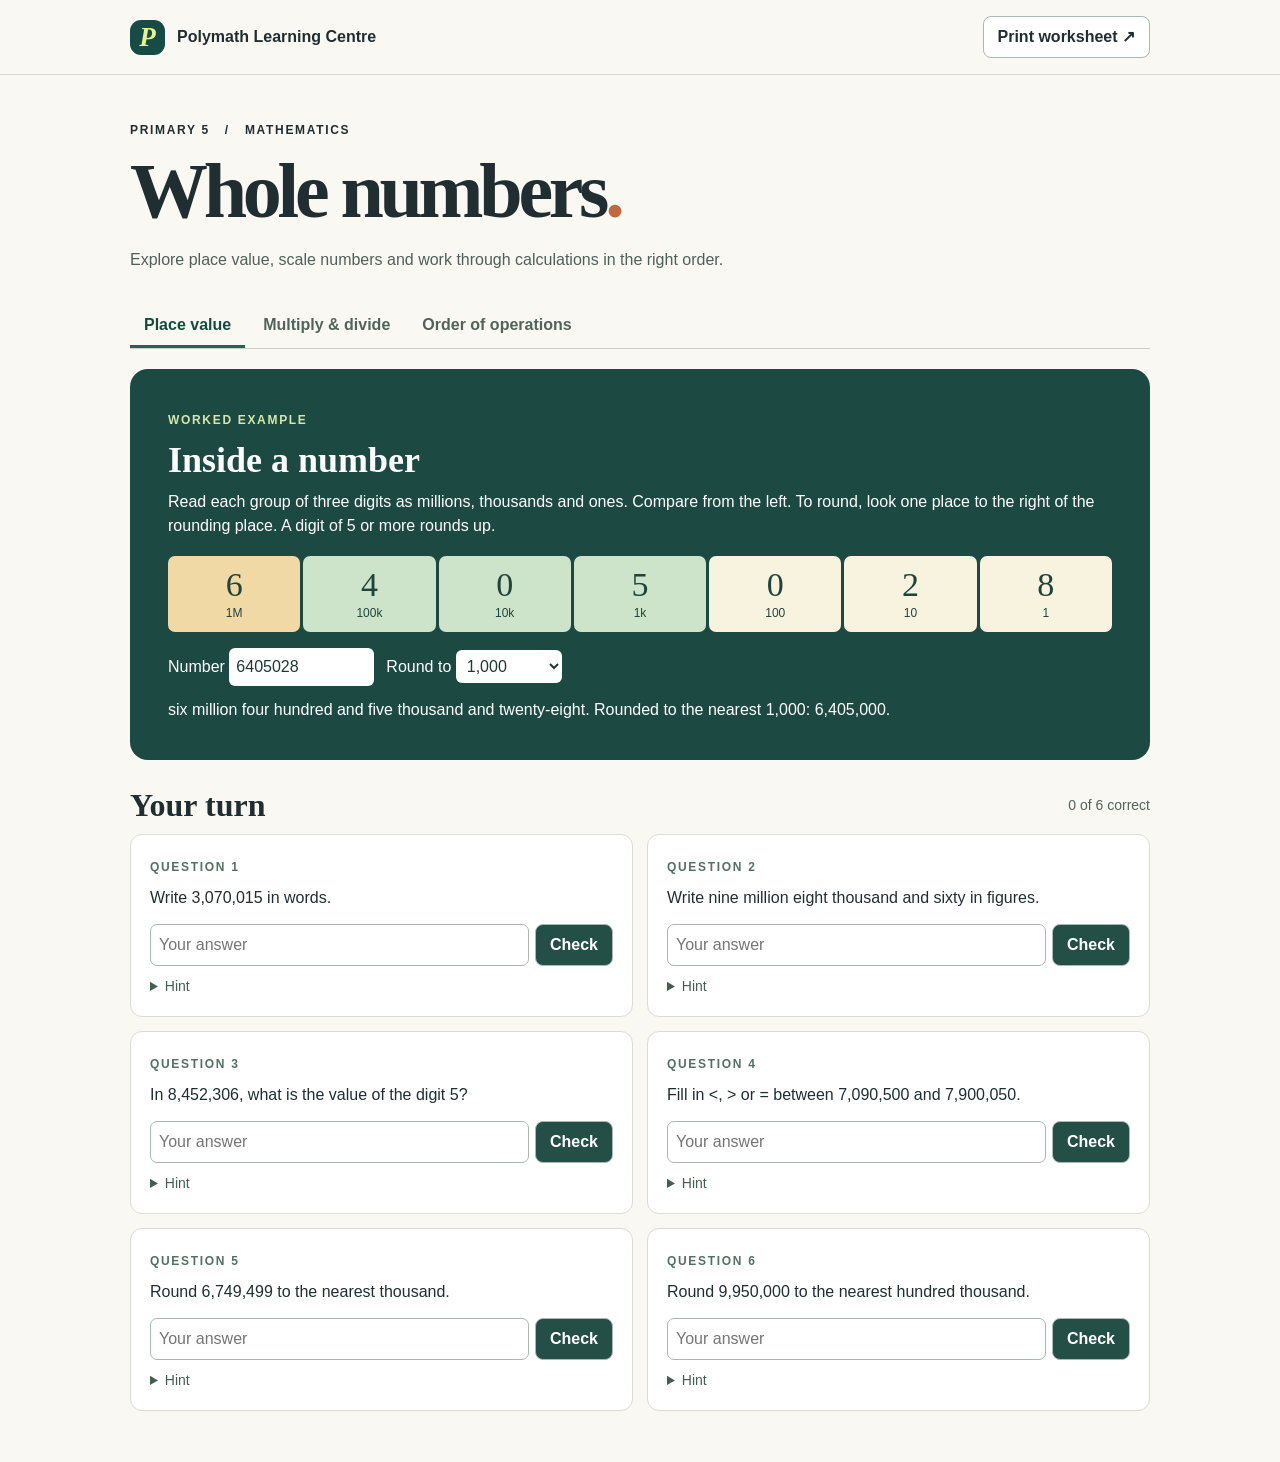
==== whole-numbers/index.html @ 8c1e7292 "Add interactive P5 whole numbers lesson and portrait worksheets" ====
<!doctype html>
<html lang="en-SG"><meta charset="utf-8"><meta name="viewport" content="width=device-width, initial-scale=1"><title>Whole numbers · Polymath Learning Centre</title>
<style>*{box-sizing:border-box}body{margin:0;background:#faf8f3;color:#202e31;font:16px/1.5 "Trebuchet MS",Arial,sans-serif}header{border-bottom:1px solid #d8d9cf}.mast,main{max-width:1080px;margin:auto;padding:16px 30px}.mast,.brand,.row,nav,.tools{display:flex;align-items:center;gap:12px}.mast,.row{justify-content:space-between}.brand{font-weight:700}.brand i{background:#174c46;color:#e6f294;width:35px;height:35px;border-radius:11px;text-align:center;font:bold italic 27px/35px Georgia}button,select,input{font:inherit;color:inherit}button,select{cursor:pointer}button{background:white;border:1px solid #adb8b1;border-radius:8px;padding:8px 14px;font-weight:600}button:hover{background:#edf2dd}button:focus-visible,input:focus-visible,select:focus-visible,summary:focus-visible{outline:3px solid #d87931;outline-offset:2px}.title{padding:26px 0 12px}small{font-size:12px;font-weight:700;letter-spacing:.14em}.title h1,h2,h3{font-family:Georgia,serif;line-height:1.07}.title h1{font-size:clamp(44px,7vw,78px);letter-spacing:-.055em;margin:8px 0}.title h1 span{color:#c2683e}.title p{color:#4f605b}nav{gap:4px;flex-wrap:wrap;border-bottom:1px solid #c8cfc4;margin:5px 0 20px}nav button{border:0;border-bottom:3px solid transparent;border-radius:0;background:none;color:#52635c}nav button[aria-current=true]{border-color:#236457;color:#174a3e}.lab{background:#1d4943;color:#fff;border-radius:18px;padding:clamp(22px,4vw,38px);overflow:hidden}.lab small{color:#d5e7af}.lab h2{font-size:36px;margin:10px 0}.lab p{margin:8px 0 18px}.tiles{display:flex;gap:3px;flex-wrap:wrap}.tile{flex:1 1 48px;background:#f8f3df;color:#20443c;text-align:center;border-radius:7px;padding:10px 2px}.tile em,.tile b{display:block;font-style:normal}.tile b{font:34px Georgia}.tile em{font-size:12px}.tile:nth-last-child(n+4){background:#cde4cb}.tile:nth-last-child(n+7){background:#f1d9a6}.tools{margin-top:16px;flex-wrap:wrap}.lab input,.lab select{background:#fff;color:#203932;padding:7px;border-radius:6px;border:0;max-width:100%}.lab input{width:145px}.display{font:clamp(25px,5vw,46px)/1.3 Georgia;color:#eef3ad}.result{padding-top:12px;min-height:35px}.row{margin:28px 0 12px}.row h2{margin:0;font-size:32px}.row output{font-size:14px;color:#52635c}.grid{display:grid;grid-template-columns:repeat(2,minmax(0,1fr));gap:14px;padding-bottom:35px}.card{background:white;border:1px solid #d9dcd0;border-radius:12px;padding:19px}.card small{color:#547064}.card p{margin:8px 0 14px}.answer{display:flex;gap:6px}.answer input{min-width:0;flex:1;border:1px solid #aab7ae;border-radius:7px;padding:8px}.answer button{background:#234f47;color:white}.feedback{font-size:14px;color:#385c4c}.feedback:not(:empty){margin-top:8px}details{font-size:14px;margin-top:10px}summary{cursor:pointer;color:#445e52}#paper{display:none}@media(max-width:620px){.mast,main{padding:12px 15px}.brand{gap:6px;font-size:14px}.mast button{font-size:13px;padding:7px}.grid{grid-template-columns:1fr}nav button{flex:1;font-size:13px;padding:8px 3px}.tile{flex:1 1 20%}.lab h2{font-size:30px}}
@page{size:A4 portrait;margin:15mm}@media print{body{background:white;color:#192b28;font:11pt/1.4 Arial}header,main{display:none}#paper{display:block}.sheet{break-after:page}.sheet:last-child{break-after:auto}.sheet h1{font:30pt Georgia;margin:3mm 0}.sheet .meta{border-bottom:2pt solid #31564e;padding-bottom:3mm}.sheet aside{border-left:3pt solid #55766b;padding:2mm 4mm;margin:5mm 0}.sheet ol{padding-left:8mm}.sheet li{padding:2mm 0;break-inside:avoid}.lines{height:16mm;border-bottom:1px solid #aaa}.sheet footer{border-top:1px solid #999;margin-top:6mm;padding-top:2mm;font-size:9pt}}
</style>
<header><div class="mast"><span class="brand"><i aria-hidden="true">P</i> Polymath Learning Centre</span><button id="print">Print worksheet ↗</button></div></header>
<main><div class="title"><small>PRIMARY 5 &nbsp; / &nbsp; MATHEMATICS</small><h1>Whole numbers<span>.</span></h1><p>Explore place value, scale numbers and work through calculations in the right order.</p></div>
<nav aria-label="Lessons"></nav><div id="screen"></div></main><div id="paper"></div>
<script>const topics = [
  {name:'Place value',title:'Inside a number',guide:'Read each group of three digits as millions, thousands and ones. Compare from the left. To round, look one place to the right of the rounding place. A digit of 5 or more rounds up.',example:'6,405,028 = six million four hundred and five thousand and twenty-eight.',questions:[
    ['Write 3,070,015 in words.','three million seventy thousand and fifteen','Read the groups as 3 million, 70 thousand and 15.'],
    ['Write nine million eight thousand and sixty in figures.','9008060','Use three digits for each group after the millions: 9 | 008 | 060.'],
    ['In 8,452,306, what is the value of the digit 5?','50000','The 5 is in the ten-thousands place.'],
    ['Fill in <, > or = between 7,090,500 and 7,900,050.','<','The first different digits are in the hundred-thousands place: 0 is less than 9.'],
    ['Round 6,749,499 to the nearest thousand.','6749000','The hundreds digit is 4. Keep the thousands digit and replace the last three digits with zeros.'],
    ['Round 9,950,000 to the nearest hundred thousand.','10000000','9,950,000 is halfway between 9,900,000 and 10,000,000. Round up.']]},
  {name:'Multiply & divide',title:'The scale machine',guide:'Split a multiple into a small factor and a power of ten. Multiplying or dividing by 10 changes each digit’s place by one column.',example:'14 × 300 = 14 × 3 × 100 = 4,200.',questions:[
    ['48 × 10','480','Move each digit one place to the left.'],
    ['73 × 100','7300','Move each digit two places to the left.'],
    ['6,000 ÷ 1,000','6','Move each digit three places to the right.'],
    ['35 × 400','14000','First multiply 35 by 4. Then multiply by 100.'],
    ['18,000 ÷ 30','600','Divide by 10, then divide the result by 3.'],
    ['A school packs 96,000 beads into bags of 2,000. How many bags does it fill?','48','Divide by 1,000, then divide by 2.']]},
  {name:'Order of operations',title:'One step at a time',guide:'Work inside brackets first. Then multiply and divide from left to right. Finally add and subtract from left to right. Work without a calculator.',example:'42 − (8 + 4) ÷ 3 = 42 − 12 ÷ 3 = 42 − 4 = 38.',questions:[
    ['18 + 6 × 4','42','Multiply 6 by 4 before adding 18.'],
    ['(18 + 6) × 4','96','Add inside the brackets first.'],
    ['72 ÷ 8 × 3','27','Division and multiplication have equal priority. Start on the left.'],
    ['50 − 18 + 6','38','Subtraction and addition have equal priority. Start on the left.'],
    ['90 − (12 + 8) × 3','30','Find the sum inside the brackets, multiply by 3, then subtract.'],
    ['96 ÷ (14 − 6) × 2 + 5','29','Calculate the brackets, then divide and multiply from left to right before adding 5.']]}
];
const $ = id => document.getElementById(id);
function el(tag, text, cls) {
  const node = document.createElement(tag);
  if (text !== undefined) node.textContent = text;
  if (cls) node.className = cls;
  return node;
}
function clean(value) {
  return value.trim().toLowerCase().replace(/-/g,' ').replace(/\band\b/g,'').replace(/\s+/g,' ').trim();
}
function matches(input, answer) {
  if (/^\d+$/.test(answer)) return /^(?:\d+|\d{1,3}(?:,\d{3})+)$/.test(input.trim()) && Number(input.replaceAll(',',''))===Number(answer);
  return clean(input.replaceAll(',',' '))===clean(answer);
}
const fmt = n => n.toLocaleString('en-SG');
const units = 'zero one two three four five six seven eight nine ten eleven twelve thirteen fourteen fifteen sixteen seventeen eighteen nineteen'.split(' ');
function words(n) {
  if(n<20) return units[n];
  if(n<100) return ['','','twenty','thirty','forty','fifty','sixty','seventy','eighty','ninety'][Math.floor(n/10)]+(n%10?'-'+words(n%10):'');
  for(const [size,label] of [[1000000,'million'],[1000,'thousand'],[100,'hundred']]) {
    if(n>=size) return words(Math.floor(n/size))+' '+label+(n%size?(n%size<100?' and ':' ')+words(n%size):'');
  }
}
const attempts = topics.map(t=>t.questions.map(()=>({value:'',message:'',done:false})));
let active=0;
function renderLab(lab) {
  const area=el('div');lab.append(area);
  if(active===0){
    area.innerHTML='<div class="tiles"></div><div class="tools"><label>Number <input id="number" type="number" min="0" max="10000000" value="6405028"></label><label>Round to <select id="round"></select></label></div><div class="result" aria-live="polite"></div>';
    for(const n of [10,100,1000,10000,100000,1000000]) $('round').add(new Option(fmt(n),n));
    $('round').value=1000;
    const update=()=>{
      const n=$('number').valueAsNumber, tiles=area.querySelector('.tiles'), result=area.querySelector('.result');
      tiles.replaceChildren();
      if(!Number.isInteger(n)||n<0||n>10000000){result.textContent='Enter a whole number from 0 to 10,000,000.';return;}
      const labels=['10M','1M','100k','10k','1k','100','10','1'];
      const digits=String(n);
      [...digits].forEach((d,i)=>{const tile=el('span',undefined,'tile');tile.append(el('b',d),el('em',labels[8-digits.length+i]));tiles.append(tile);});
      const unit=Number($('round').value);
      result.textContent=words(n)+'. Rounded to the nearest '+fmt(unit)+': '+fmt(Math.round(n/unit)*unit)+'.';
    };
    area.oninput=update;update();
  } else if(active===1){
    area.innerHTML='<div class="display" aria-live="polite"></div><div class="tools"><label>Operation <select id="op"><option>×</option><option>÷</option></select></label><label>Factor <select id="factor"></select></label><label>Power of ten <select id="power"></select></label></div><div class="result"></div>';
    for(let n=1;n<=9;n++) $('factor').add(new Option(n,n));
    for(const n of [10,100,1000]) $('power').add(new Option(fmt(n),n));
    $('factor').value=3;$('power').value=100;
    const update=()=>{const f=+$('factor').value,p=+$('power').value,m=f*p,mul=$('op').value==='×',base=24*m;
      area.querySelector('.display').textContent=mul?'24 × '+fmt(m)+' = '+fmt(base):fmt(base)+' ÷ '+fmt(m)+' = 24';
      area.querySelector('.result').textContent=mul?'24 × '+f+' = '+fmt(24*f)+'. Then '+fmt(24*f)+' × '+fmt(p)+' = '+fmt(base)+'.':fmt(base)+' ÷ '+fmt(p)+' = '+fmt(24*f)+'. Then '+fmt(24*f)+' ÷ '+f+' = 24.';
    };area.onchange=update;update();
  }else{
    const steps=[['42 − (8 + 4) ÷ 3','Which part must you calculate first?'],['42 − 12 ÷ 3','The brackets give 12. Which operation comes next?'],['42 − 4','12 ÷ 3 gives 4. Now subtract.'],['38','The calculation is complete.']];
    let step=0;const expression=el('div',undefined,'display'),note=el('p'),button=el('button');expression.setAttribute('aria-live','polite');area.append(expression,note,button);
    const update=()=>{expression.textContent=steps[step][0];note.textContent=steps[step][1];button.textContent=step===3?'Start again':'Reveal next step →';};
    button.onclick=()=>{step=(step+1)%steps.length;update();};update();
  }
}
function render(){
  const t=topics[active],screen=$('screen');screen.replaceChildren();
  document.querySelectorAll('nav button').forEach((b,i)=>b.setAttribute('aria-current',String(i===active)));
  const lab=el('section',undefined,'lab');lab.append(el('small','WORKED EXAMPLE'),el('h2',t.title),el('p',t.guide));screen.append(lab);renderLab(lab);
  const row=el('div',undefined,'row'),progress=el('output');const count=()=>progress.textContent=attempts[active].filter(a=>a.done).length+' of 6 correct';
  row.append(el('h2','Your turn'),progress);count();
  const grid=el('div',undefined,'grid');screen.append(lab,row,grid);
  t.questions.forEach(([q,a,h],i)=>{const state=attempts[active][i],card=el('article',undefined,'card'),prompt=el('p',q),form=el('form',undefined,'answer'),input=el('input'),check=el('button','Check'),feedback=el('div',state.message,'feedback'),hint=el('details');
    prompt.id='q'+i;input.setAttribute('aria-labelledby',prompt.id);input.value=state.value;input.placeholder='Your answer';feedback.setAttribute('role','status');
    hint.append(el('summary','Hint'),el('p',h));form.append(input,check);card.append(el('small','QUESTION '+(i+1)),prompt,form,feedback,hint);grid.append(card);
    input.oninput=()=>{state.value=input.value;state.done=false;feedback.textContent=state.message='';count();};
    form.onsubmit=e=>{e.preventDefault();state.done=matches(input.value,a);state.message=state.done?'Correct. '+h:input.value.trim()?'Try again. '+h:'Enter an answer first.';feedback.textContent=state.message;count();};
  });
}
topics.forEach((t,i)=>{
  const b=el('button',t.name);b.onclick=()=>{active=i;render();};document.querySelector('nav').append(b);
  const sheet=el('section',undefined,'sheet'),aside=el('aside'),list=el('ol');
  aside.append(el('div',t.guide),el('div','Example: '+t.example));
  sheet.append(el('small','POLYMATH LEARNING CENTRE  /  PRIMARY 5 MATHEMATICS'),el('h1',t.name),el('p','Name _________________________     Date ______________','meta'),aside,list);
  t.questions.forEach(([q])=>{const li=el('li',q);li.append(el('div',undefined,'lines'));list.append(li);});
  sheet.append(el('footer','Whole numbers     •     Show your working.                                      '+(i+1)+' / 3'));$('paper').append(sheet);
});
$('print').onclick=()=>window.print();render();
</script></html>
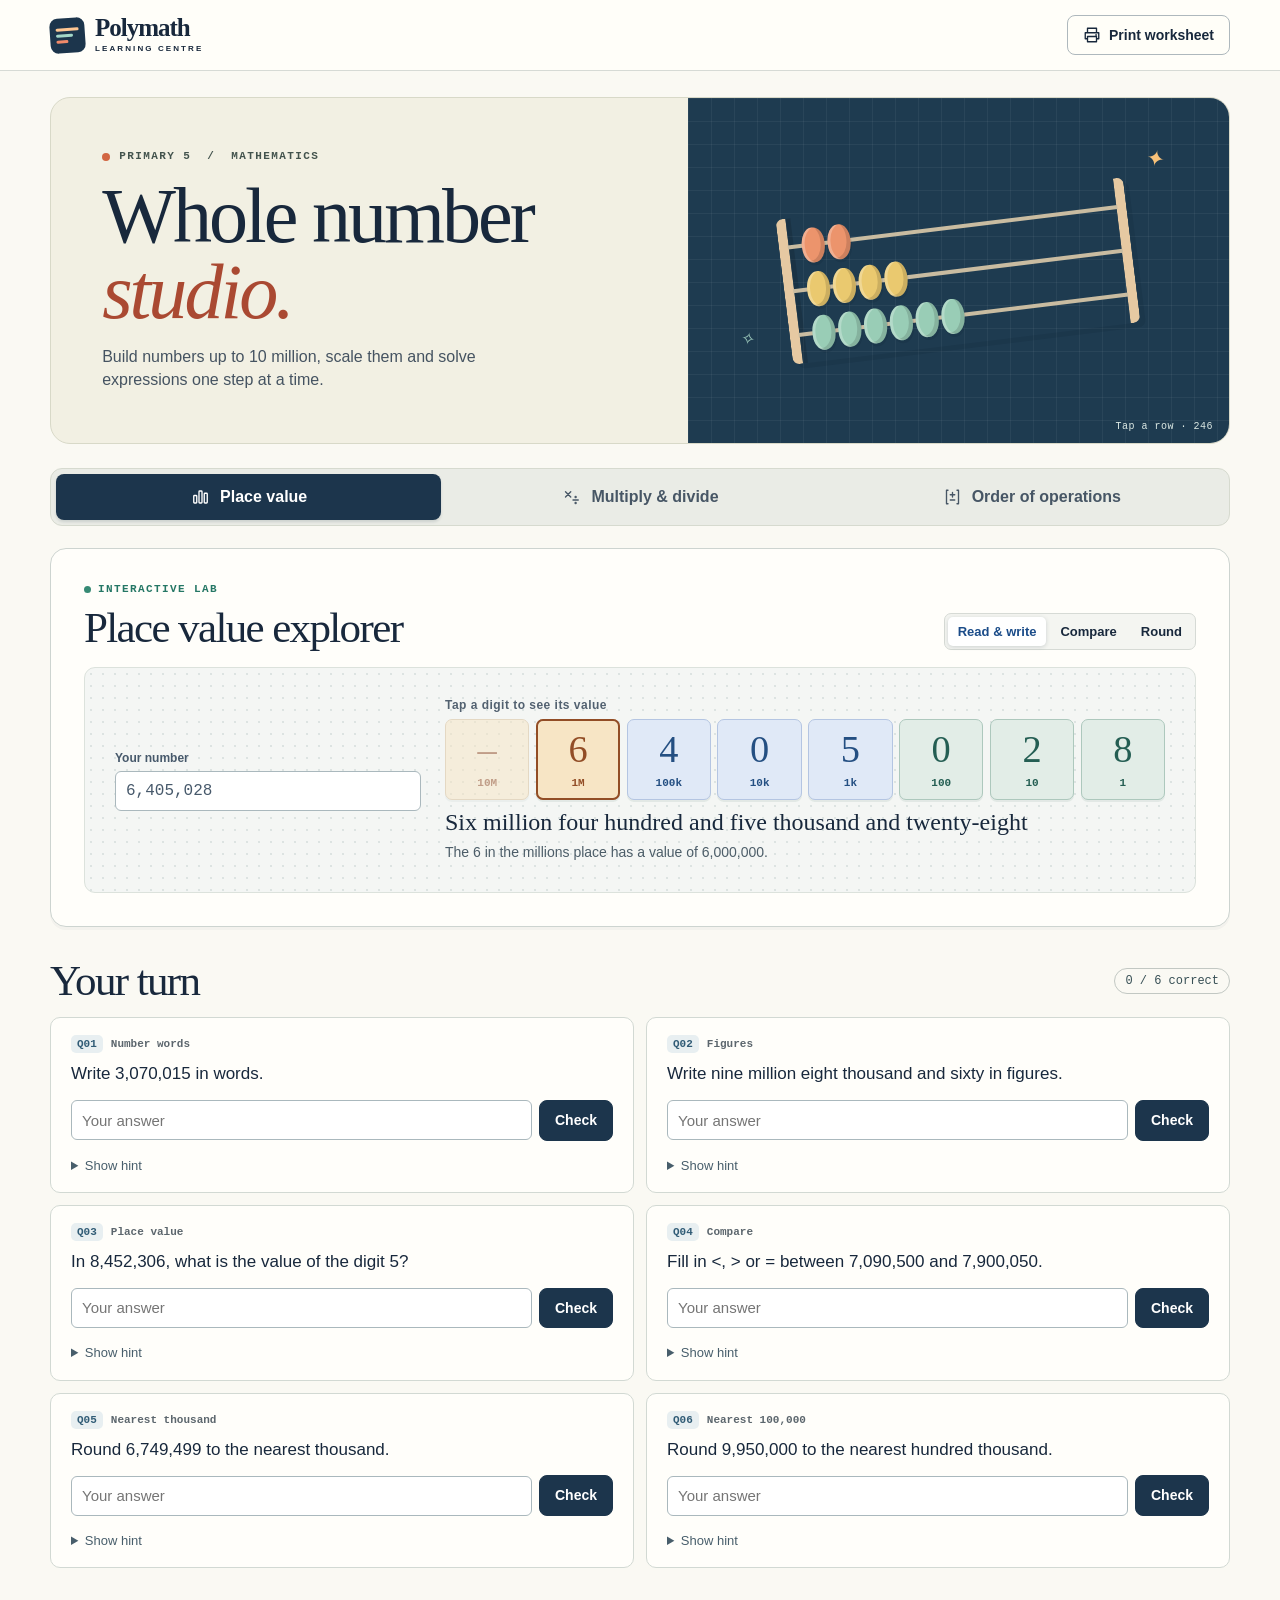
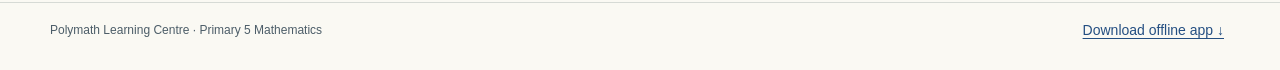
==== commit 8de291d7: "Teach whole numbers with interactive models and print-ready worksheets" ====
--- a/whole-numbers/index.html
+++ b/whole-numbers/index.html
@@ -1,12 +1,33 @@
 <!doctype html>
-<html lang="en-SG"><meta charset="utf-8"><meta name="viewport" content="width=device-width, initial-scale=1"><title>Whole numbers · Polymath Learning Centre</title>
-<style>*{box-sizing:border-box}body{margin:0;background:#faf8f3;color:#202e31;font:16px/1.5 "Trebuchet MS",Arial,sans-serif}header{border-bottom:1px solid #d8d9cf}.mast,main{max-width:1080px;margin:auto;padding:16px 30px}.mast,.brand,.row,nav,.tools{display:flex;align-items:center;gap:12px}.mast,.row{justify-content:space-between}.brand{font-weight:700}.brand i{background:#174c46;color:#e6f294;width:35px;height:35px;border-radius:11px;text-align:center;font:bold italic 27px/35px Georgia}button,select,input{font:inherit;color:inherit}button,select{cursor:pointer}button{background:white;border:1px solid #adb8b1;border-radius:8px;padding:8px 14px;font-weight:600}button:hover{background:#edf2dd}button:focus-visible,input:focus-visible,select:focus-visible,summary:focus-visible{outline:3px solid #d87931;outline-offset:2px}.title{padding:26px 0 12px}small{font-size:12px;font-weight:700;letter-spacing:.14em}.title h1,h2,h3{font-family:Georgia,serif;line-height:1.07}.title h1{font-size:clamp(44px,7vw,78px);letter-spacing:-.055em;margin:8px 0}.title h1 span{color:#c2683e}.title p{color:#4f605b}nav{gap:4px;flex-wrap:wrap;border-bottom:1px solid #c8cfc4;margin:5px 0 20px}nav button{border:0;border-bottom:3px solid transparent;border-radius:0;background:none;color:#52635c}nav button[aria-current=true]{border-color:#236457;color:#174a3e}.lab{background:#1d4943;color:#fff;border-radius:18px;padding:clamp(22px,4vw,38px);overflow:hidden}.lab small{color:#d5e7af}.lab h2{font-size:36px;margin:10px 0}.lab p{margin:8px 0 18px}.tiles{display:flex;gap:3px;flex-wrap:wrap}.tile{flex:1 1 48px;background:#f8f3df;color:#20443c;text-align:center;border-radius:7px;padding:10px 2px}.tile em,.tile b{display:block;font-style:normal}.tile b{font:34px Georgia}.tile em{font-size:12px}.tile:nth-last-child(n+4){background:#cde4cb}.tile:nth-last-child(n+7){background:#f1d9a6}.tools{margin-top:16px;flex-wrap:wrap}.lab input,.lab select{background:#fff;color:#203932;padding:7px;border-radius:6px;border:0;max-width:100%}.lab input{width:145px}.display{font:clamp(25px,5vw,46px)/1.3 Georgia;color:#eef3ad}.result{padding-top:12px;min-height:35px}.row{margin:28px 0 12px}.row h2{margin:0;font-size:32px}.row output{font-size:14px;color:#52635c}.grid{display:grid;grid-template-columns:repeat(2,minmax(0,1fr));gap:14px;padding-bottom:35px}.card{background:white;border:1px solid #d9dcd0;border-radius:12px;padding:19px}.card small{color:#547064}.card p{margin:8px 0 14px}.answer{display:flex;gap:6px}.answer input{min-width:0;flex:1;border:1px solid #aab7ae;border-radius:7px;padding:8px}.answer button{background:#234f47;color:white}.feedback{font-size:14px;color:#385c4c}.feedback:not(:empty){margin-top:8px}details{font-size:14px;margin-top:10px}summary{cursor:pointer;color:#445e52}#paper{display:none}@media(max-width:620px){.mast,main{padding:12px 15px}.brand{gap:6px;font-size:14px}.mast button{font-size:13px;padding:7px}.grid{grid-template-columns:1fr}nav button{flex:1;font-size:13px;padding:8px 3px}.tile{flex:1 1 20%}.lab h2{font-size:30px}}
-@page{size:A4 portrait;margin:15mm}@media print{body{background:white;color:#192b28;font:11pt/1.4 Arial}header,main{display:none}#paper{display:block}.sheet{break-after:page}.sheet:last-child{break-after:auto}.sheet h1{font:30pt Georgia;margin:3mm 0}.sheet .meta{border-bottom:2pt solid #31564e;padding-bottom:3mm}.sheet aside{border-left:3pt solid #55766b;padding:2mm 4mm;margin:5mm 0}.sheet ol{padding-left:8mm}.sheet li{padding:2mm 0;break-inside:avoid}.lines{height:16mm;border-bottom:1px solid #aaa}.sheet footer{border-top:1px solid #999;margin-top:6mm;padding-top:2mm;font-size:9pt}}
+<html lang="en-SG">
+<head>
+<meta charset="utf-8">
+<meta name="viewport" content="width=device-width, initial-scale=1">
+<meta name="theme-color" content="#fffdf7">
+<title>Whole Number Studio · Polymath Learning Centre</title>
+<style>
+:root{--ink:#18283c;--muted:#526173;--paper:#faf9f3;--line:#d6dad5;--blue:#2457a3;--coral:#ad442f;--navy:#1c354c;--teal:#257765;--mono:"IBM Plex Mono",ui-monospace,Consolas,monospace;--sans:"DM Sans","Segoe UI",Arial,sans-serif;--serif:"Instrument Serif",Georgia,"Times New Roman",serif}
+*{box-sizing:border-box}body{margin:0;background:var(--paper);color:var(--ink);font:16px/1.48 var(--sans)}button,input,select{font:inherit;color:inherit}button,summary,select{cursor:pointer}button{background:none;border:0}button:focus-visible,a:focus-visible,summary:focus-visible,input:focus-visible,select:focus-visible{outline:3px solid #2279c7;outline-offset:3px}button:disabled{cursor:default}h1,h2,h3,p{margin:0}h1,h2,h3{font-family:var(--serif);font-weight:500;line-height:1.06;letter-spacing:-.038em}[hidden]{display:none!important}.wrap{width:min(1180px,calc(100% - 72px));margin-inline:auto}.mast{border-bottom:1px solid var(--line);background:#fffef9}.mast .wrap,.top-actions,.brand,.hero-meta,.action,.topic-btn,.lab-label,.split,.practice-head,.foot .wrap,.paperfoot,.group-title,.mini-info{display:flex;align-items:center}.mast .wrap{justify-content:space-between;min-height:70px;gap:14px}.brand{gap:10px;color:var(--ink);font-family:var(--serif);font-weight:700;font-size:25px;line-height:.95;letter-spacing:-1px}.brand small{display:block;font:700 8px/1.4 var(--sans);letter-spacing:2.1px;margin-top:4px}.mark{width:35px;height:35px;background:var(--navy);border-radius:8px;display:grid;align-content:center;gap:3px;padding:6px;transform:rotate(-4deg)}.mark i{display:block;height:3px;background:#ffc793;border-radius:4px}.mark i:nth-child(2){width:76%;background:#a3d7c8}.mark i:nth-child(3){width:50%;background:#f18a6a}.top-actions{gap:12px}.action{border:1.3px solid #aeb8bd;background:#fffef8;border-radius:8px;padding:9px 15px;justify-content:center;gap:8px;font-size:14px;font-weight:650;text-decoration:none}.action:hover{background:#e9edf0}.primary{background:var(--navy);border-color:var(--navy);color:white}.primary:hover{background:#2c4b67}.ico{width:18px;height:18px;flex:none;display:inline-flex;align-items:center;justify-content:center}.ico svg{width:100%;height:100%;fill:none;stroke:currentColor;stroke-width:1.8;stroke-linecap:round;stroke-linejoin:round}.eyebrow{font:700 11px/1.4 var(--mono);letter-spacing:1.4px;text-transform:uppercase}.hero{position:relative;display:grid;grid-template-columns:1fr .85fr;align-items:stretch;border:1px solid #d8d9c8;border-radius:20px;overflow:hidden;margin:26px 0 24px;background:#f2f0e3}.hero-copy{padding:clamp(25px,4vw,52px)}.hero-meta{gap:9px;color:#43534d}.hero-meta i{height:8px;width:8px;border-radius:50%;background:#d26642}.hero h1{font-size:clamp(52px,6.1vw,87px);margin:13px 0 14px;line-height:.98}.hero h1 em{font-weight:400;color:#aa4932}.hero-copy>p{max-width:410px;color:#455361;font-size:16px}.hero-art{position:relative;min-height:235px;overflow:hidden;isolation:isolate;background-color:#1e3b50;background-image:linear-gradient(#ffffff0d 1px,transparent 1px),linear-gradient(90deg,#ffffff0d 1px,transparent 1px);background-size:23px 23px;display:grid;place-items:center}.ab-frame{position:relative;width:min(74%,350px);padding:7px 10px;transform:rotate(-7deg);border-inline:10px solid #e6c9a2;border-radius:7px;box-shadow:inset 5px 0 0 #0002,5px 5px 0 #091c281f}.ab-row{display:flex;position:relative;height:44px;width:100%;align-items:center;gap:3px;padding-inline:3px;isolation:isolate}.ab-row::before{content:"";position:absolute;height:4px;left:-11px;right:-11px;top:calc(50% - 2px);background:#c9bca1;z-index:-1}.bead{display:block;width:clamp(14px,1.8vw,24px);height:35px;border-radius:50% 45%;background:#ec946c;box-shadow:inset 3px 0 0 #ffffff40,inset -4px -2px 0 #0002,1px 3px 0 #091c2820}.ab-row:nth-child(2) .bead{background:#eac96f}.ab-row:nth-child(3) .bead{background:#99cdb6}.ab-row:hover .bead{filter:brightness(1.1)}.ab-row:focus-visible{outline-color:#fff}.bead.pop{animation:slide .28s ease-out}.art-caption{position:absolute;right:16px;bottom:11px;color:#dce9e4;font:10px var(--mono);letter-spacing:.5px}.spark{position:absolute;color:#f7c179;font-size:22px;top:13%;right:12%;transform:rotate(12deg)}.spark.two{top:auto;bottom:14%;left:9%;color:#9cc8bb;font-size:17px}.topics{display:grid;grid-template-columns:repeat(3,minmax(0,1fr));gap:6px;background:#eaece6;border:1px solid #d6dacf;border-radius:12px;padding:5px;margin-bottom:22px}.topic-btn{justify-content:center;gap:9px;min-height:46px;border-radius:8px;font-weight:650;line-height:1.13;color:#475665}.topic-btn[aria-pressed=true]{background:var(--navy);color:#fff;box-shadow:0 2px 3px #1232}.topic-btn:hover:not([aria-pressed=true]){background:#f7f8f1}.topic-btn .ico{width:21px}.lab{background:#fffefa;border:1px solid #cdd4d0;border-radius:16px;padding:clamp(18px,3vw,33px);box-shadow:0 3px 0 #24334508}.lab-label{gap:7px;color:var(--teal);margin-bottom:7px}.status-dot{width:7px;height:7px;border-radius:50%;background:#368a74}.lab-head{display:flex;justify-content:space-between;align-items:flex-end;gap:15px;flex-wrap:wrap}.lab h2,.practice-head h2{font-size:clamp(30px,3.5vw,43px)}.subnav{display:flex;gap:4px;padding:3px;border:1px solid var(--line);border-radius:7px;background:#f4f5f1;max-width:100%;flex-wrap:wrap}.subnav button{padding:5px 10px;border-radius:5px;font-weight:650;font-size:13px}.subnav button[aria-pressed=true]{background:#fff;color:#1b4c89;box-shadow:0 1px 4px #273d4f32}.model{margin-top:17px;background:#f4f6f4;background-image:radial-gradient(#a4b4b54a .9px,transparent 1px);background-size:12px 12px;border:1px solid #dce2dc;border-radius:11px;padding:clamp(16px,2.7vw,30px)}.model-grid{display:grid;grid-template-columns:minmax(150px,.85fr) minmax(0,2fr);gap:24px;align-items:center}.controls{display:grid;gap:9px;align-content:start}.controls label{display:grid;gap:3px;font-size:12px;font-weight:700;color:#47596b}.controls input,.controls select,.entry{width:100%;max-width:100%;padding:8px 10px;background:white;border:1px solid #aab8bd;border-radius:6px;min-height:40px;font:16px var(--mono)}.controls select{font:15px var(--sans)}.control-row{display:grid;grid-template-columns:1fr 1fr;gap:8px}.model h3{font:700 12px var(--sans);letter-spacing:.04em;color:#526170}.tiles{display:flex;gap:clamp(2px,.5vw,7px);margin:7px 0;align-items:stretch}.digit{flex:1;min-width:0;background:#e2ede7;border:1px solid #adc8bd;border-radius:7px;text-align:center;padding:9px 0 6px;color:#245e53;box-shadow:0 2px 0 #668a7a21}.digit.group1{color:#244f82;background:#e0e9f7;border-color:#b4c5e2}.digit.group2{color:#924d26;background:#f7e5c5;border-color:#d7be98}.digit.chosen{outline:2px solid currentColor;outline-offset:-2px}.digit.empty{opacity:.52}.digit b{display:block;font:clamp(24px,3vw,41px)/1.05 var(--serif)}.digit small{font:600 clamp(8px,.95vw,11px) var(--mono)}.readout{font:clamp(18px,2vw,24px)/1.32 var(--serif);margin:7px 0 3px}.note{font-size:14px;color:#4c5d68}.visual{min-width:0}.bigexpr{font:clamp(25px,3.4vw,46px)/1.25 var(--serif);font-variant-numeric:tabular-nums;overflow-wrap:anywhere}.eqmark{color:var(--coral);padding:0 .12em}.diff{background:#fae8b9;color:#593e0c;border-bottom:2px solid #b88123}.track-wrap{padding:19px 4px 5px}.track{position:relative;height:5px;background:#abc2c9;margin:13px 0 5px}.track::before,.track::after,.midline{position:absolute;height:13px;width:2px;top:-4px;background:#304858;content:""}.track::before{left:0}.track::after{right:0}.midline{left:50%;background:#a88341}.marker{position:absolute;top:-6px;width:15px;height:15px;transform:translateX(-50%);border-radius:50%;background:#b55338;box-shadow:0 0 0 3px #fff}.axis{display:flex;justify-content:space-between;gap:5px;font:12px var(--mono);margin-top:12px}.steps{display:flex;gap:7px;align-items:stretch;flex-wrap:wrap;margin:12px 0}.step{background:#fff;border:1px solid #c9d5d4;padding:7px 12px;border-radius:6px}.step small{display:block;font:11px var(--mono);color:#536373}.step span{font:22px var(--serif)}.operation{display:inline-grid;place-items:center;background:white;color:var(--blue);border:1px solid #abbfd3;border-radius:7px;vertical-align:middle;padding:2px 7px;margin:0 3px;min-width:35px;font:inherit;line-height:1.1}.operation:hover{background:#dfebfa}.op-list{display:flex;flex-wrap:wrap;gap:4px}.op-list button{border:1px solid #bbc5c8;padding:4px 9px;background:#fff;border-radius:6px;font-size:13px}.op-list button[aria-pressed=true]{background:var(--navy);color:white}.feedback,.op-feedback{font-size:14px;margin-top:8px}.success{color:#1d6c52}.retry{color:#934028}.practice-head{margin:31px 0 13px;justify-content:space-between;gap:12px}.progress-pill{border:1px solid #c2c8c3;padding:5px 10px;border-radius:20px;color:#374f55;font:12px var(--mono);white-space:nowrap}.practice-grid{display:grid;grid-template-columns:repeat(2,minmax(0,1fr));gap:12px}.qcard{background:#fffefa;border:1px solid #d2d9d3;border-radius:10px;padding:17px 20px;display:flex;flex-direction:column}.qcard.done{border-color:#7aaf98}.group-title{gap:8px;margin-bottom:9px}.qid{font:700 11px var(--mono);border-radius:5px;padding:3px 6px;color:#315c76;background:#e8eff1}.skill-name{font:600 11px var(--mono);color:#5c666d}.qcard p.prompt{font-size:17px;line-height:1.4;margin-bottom:14px}.answer{display:flex;gap:7px;margin-top:auto;align-items:center}.entry{font:15px var(--sans);min-width:0}.qcard details{font-size:13px;color:#485e6b;margin-top:7px}.qcard summary{width:fit-content}.foot{margin-top:34px;border-top:1px solid var(--line);padding:16px 0 25px}.foot .wrap,.paperfoot{justify-content:space-between;gap:12px;flex-wrap:wrap}.foot .note{font-size:12px}.textbtn{color:#244f82;text-decoration:underline;text-underline-offset:3px;font-size:14px}.paper-screen{padding:24px 0}.paper-tools{display:flex;align-items:center;justify-content:space-between;gap:10px;margin:0 auto 16px;flex-wrap:wrap}.paper-tools .split{gap:9px;flex-wrap:wrap}.sheets{color:#1b2f40}.sheet{width:min(100%,210mm);padding:13mm 15mm;margin:0 auto 18px;background:white;border:1px solid #d1d4d4;box-shadow:0 4px 16px #24354811}.sheet .eyebrow{color:#35665d}.sheet h2{font-size:32px;margin:8px 0}.sheet .meta{display:flex;gap:15px;flex-wrap:wrap;font-size:13px;border-bottom:2px solid #2b4957;padding:8px 0 10px}.paper-guide{background:#f5f5ed;padding:8px 12px;border-left:3px solid #738a76;font-size:13px;margin:12px 0}.paper-guide p+p{margin-top:4px}.paper-qs{padding:0;list-style:none;counter-reset:q;margin:0}.paper-qs li{position:relative;counter-increment:q;padding:7px 0 5px 32px;break-inside:avoid;font-size:15px}.paper-qs li::before{content:counter(q,decimal-leading-zero);position:absolute;left:0;font:700 12px var(--mono);color:#435767;top:10px}.worklines{height:15mm;border-bottom:1px dotted #9fabad;position:relative}.worklines:after{content:"";position:absolute;left:0;right:0;top:50%;border-bottom:1px dotted #c4ccce}.paperfoot{border-top:1px solid #9eabae;margin-top:14px;padding-top:7px;font:10px var(--mono)}.key-line{font-size:13px;color:#3e515d;margin:4px 0 8px}.key-line strong{color:#183e38}.print-only{display:none}
+@keyframes slide{from{transform:translateX(9px);opacity:.3}to{transform:translateX(0);opacity:1}}@media(prefers-reduced-motion:no-preference){.reveal{animation:slide .2s ease-out}}@media(prefers-reduced-motion:reduce){*,*::before,*::after{animation:none!important;transition:none!important}}
+@media(max-width:820px){.wrap{width:calc(100% - 36px)}.hero-copy{padding:28px}.hero{grid-template-columns:1.1fr .85fr}.ab-frame{width:80%}.model-grid{grid-template-columns:minmax(140px,.72fr) minmax(0,1.6fr);gap:16px}}
+@media(max-width:640px){.wrap{width:calc(100% - 24px)}.mast .wrap{min-height:59px}.brand{font-size:22px}.action{padding:8px 10px;font-size:13px}.hero{margin:14px 0;grid-template-columns:minmax(0,1.5fr) minmax(90px,.85fr);border-radius:13px}.hero-copy{padding:18px 12px 19px 16px}.hero-copy>p{font-size:13px}.hero-meta{font-size:9px;letter-spacing:.5px}.hero h1{font-size:clamp(38px,8vw,50px);margin:9px 0 8px}.hero-art{min-height:100px}.ab-frame{width:79%;border-width:5px;padding:3px}.ab-row{height:clamp(20px,5vw,33px);gap:1px;padding:0}.ab-row::before{left:-5px;right:-5px;height:2px}.bead{width:8.2%;height:76%}.art-caption{font-size:8px;right:5px;bottom:6px}.spark{font-size:14px}.topics{gap:1px;padding:3px;margin-bottom:13px}.topic-btn{gap:3px;font-size:12px;padding:5px 2px;min-height:42px}.topic-btn .ico{width:15px}.model-grid{grid-template-columns:1fr;gap:12px}.model{padding:14px 10px}.controls{gap:7px}.lab{padding:16px 12px}.lab-head{gap:10px}.subnav button{font-size:12px}.digit{border-radius:4px}.digit b{font-size:25px}.practice-grid{grid-template-columns:1fr}.sheet{padding:16px}.paper-tools .action{font-size:12px}.axis{font-size:10px}.wide-only{display:none}.top-actions{gap:4px}}
+@page{size:A4 portrait;margin:13mm 15mm}
+@media print{body{background:white;font:11pt/1.35 Arial;color:#162b36}.screen-ui,.mast,.foot,.paper-tools{display:none!important}.paper-screen,.paper-screen[hidden],.print-only{display:block!important}.paper-screen,.paper-screen.wrap{width:100%;margin:0;padding:0}.sheet{margin:0;width:100%;height:268mm;padding:0;border:0;box-shadow:none;break-inside:avoid;break-after:page;display:flex;flex-direction:column}.sheet:last-child{break-after:auto}.sheet h2{font-size:26pt;margin:3mm 0}.sheet .meta{font-size:10pt;padding:2mm 0 3mm}.paper-guide{font-size:10pt;background:none;margin:4mm 0;padding:1mm 4mm}.paper-qs{display:flex;flex:1;flex-direction:column}.paper-qs li{flex:1;font-size:11pt;padding:1.5mm 0 0 8mm}.paper-qs li::before{top:2mm}.worklines{height:18mm}.paperfoot{font-size:8pt}.key-line{font-size:10pt}.sheet .eyebrow{font-size:8pt}}
 </style>
-<header><div class="mast"><span class="brand"><i aria-hidden="true">P</i> Polymath Learning Centre</span><button id="print">Print worksheet ↗</button></div></header>
-<main><div class="title"><small>PRIMARY 5 &nbsp; / &nbsp; MATHEMATICS</small><h1>Whole numbers<span>.</span></h1><p>Explore place value, scale numbers and work through calculations in the right order.</p></div>
-<nav aria-label="Lessons"></nav><div id="screen"></div></main><div id="paper"></div>
-<script>const topics = [
+</head>
+<body>
+<header class="mast"><div class="wrap"><div class="brand"><span class="mark" aria-hidden="true"><i></i><i></i><i></i></span><span>Polymath<small>LEARNING CENTRE</small></span></div><div class="top-actions"><button class="action" id="worksheet"><span class="ico" data-icon="print"></span>Print worksheet</button></div></div></header>
+<main id="lesson" class="screen-ui wrap">
+<section class="hero"><div class="hero-copy"><div class="hero-meta eyebrow"><i></i>Primary 5 &nbsp;/&nbsp; Mathematics</div><h1>Whole number <em>studio.</em></h1><p>Build numbers up to 10 million, scale them and solve expressions one step at a time.</p></div>
+<div class="hero-art"><span class="spark" aria-hidden="true">✦</span><span class="spark two" aria-hidden="true">✧</span><div class="ab-frame" id="abacus" aria-label="Interactive hundreds, tens and ones abacus"></div><span class="art-caption" id="ab-caption" aria-live="polite"></span></div></section>
+<nav class="topics" aria-label="Lesson topics" id="topic-nav"></nav>
+<section class="lab" aria-labelledby="lab-title"><div class="lab-label eyebrow"><i class="status-dot"></i>Interactive lab</div><div class="lab-head"><h2 id="lab-title"></h2><div id="modes" class="subnav" aria-label="Lab activities"></div></div><div class="model" id="model"></div></section>
+<section aria-labelledby="practice-title"><div class="practice-head"><h2 id="practice-title">Your turn</h2><output class="progress-pill" id="progress"></output></div><div id="practice" class="practice-grid"></div></section>
+</main>
+<main id="print-view" class="paper-screen wrap" hidden><div class="paper-tools"><button id="back" class="textbtn">← Back to lesson</button><div class="split"><label for="paper-type">Print version</label><select id="paper-type"><option value="student">Student worksheet</option><option value="key">Worked answer key</option></select><button id="print-now" class="action primary"><span class="ico" data-icon="print"></span>Print / save PDF</button></div></div><div id="sheets" class="sheets"></div></main>
+<footer class="foot"><div class="wrap"><span class="note">Polymath Learning Centre · Primary 5 Mathematics</span><button class="textbtn" id="download">Download offline app ↓</button></div></footer>
+<script>
+const topics = [
   {name:'Place value',title:'Inside a number',guide:'Read each group of three digits as millions, thousands and ones. Compare from the left. To round, look one place to the right of the rounding place. A digit of 5 or more rounds up.',example:'6,405,028 = six million four hundred and five thousand and twenty-eight.',questions:[
     ['Write 3,070,015 in words.','three million seventy thousand and fifteen','Read the groups as 3 million, 70 thousand and 15.'],
     ['Write nine million eight thousand and sixty in figures.','9008060','Use three digits for each group after the millions: 9 | 008 | 060.'],
@@ -29,21 +50,6 @@
     ['90 − (12 + 8) × 3','30','Find the sum inside the brackets, multiply by 3, then subtract.'],
     ['96 ÷ (14 − 6) × 2 + 5','29','Calculate the brackets, then divide and multiply from left to right before adding 5.']]}
 ];
-const $ = id => document.getElementById(id);
-function el(tag, text, cls) {
-  const node = document.createElement(tag);
-  if (text !== undefined) node.textContent = text;
-  if (cls) node.className = cls;
-  return node;
-}
-function clean(value) {
-  return value.trim().toLowerCase().replace(/-/g,' ').replace(/\band\b/g,'').replace(/\s+/g,' ').trim();
-}
-function matches(input, answer) {
-  if (/^\d+$/.test(answer)) return /^(?:\d+|\d{1,3}(?:,\d{3})+)$/.test(input.trim()) && Number(input.replaceAll(',',''))===Number(answer);
-  return clean(input.replaceAll(',',' '))===clean(answer);
-}
-const fmt = n => n.toLocaleString('en-SG');
 const units = 'zero one two three four five six seven eight nine ten eleven twelve thirteen fourteen fifteen sixteen seventeen eighteen nineteen'.split(' ');
 function words(n) {
   if(n<20) return units[n];
@@ -52,62 +58,278 @@
     if(n>=size) return words(Math.floor(n/size))+' '+label+(n%size?(n%size<100?' and ':' ')+words(n%size):'');
   }
 }
-const attempts = topics.map(t=>t.questions.map(()=>({value:'',message:'',done:false})));
-let active=0;
-function renderLab(lab) {
-  const area=el('div');lab.append(area);
-  if(active===0){
-    area.innerHTML='<div class="tiles"></div><div class="tools"><label>Number <input id="number" type="number" min="0" max="10000000" value="6405028"></label><label>Round to <select id="round"></select></label></div><div class="result" aria-live="polite"></div>';
-    for(const n of [10,100,1000,10000,100000,1000000]) $('round').add(new Option(fmt(n),n));
-    $('round').value=1000;
-    const update=()=>{
-      const n=$('number').valueAsNumber, tiles=area.querySelector('.tiles'), result=area.querySelector('.result');
-      tiles.replaceChildren();
-      if(!Number.isInteger(n)||n<0||n>10000000){result.textContent='Enter a whole number from 0 to 10,000,000.';return;}
-      const labels=['10M','1M','100k','10k','1k','100','10','1'];
-      const digits=String(n);
-      [...digits].forEach((d,i)=>{const tile=el('span',undefined,'tile');tile.append(el('b',d),el('em',labels[8-digits.length+i]));tiles.append(tile);});
-      const unit=Number($('round').value);
-      result.textContent=words(n)+'. Rounded to the nearest '+fmt(unit)+': '+fmt(Math.round(n/unit)*unit)+'.';
-    };
-    area.oninput=update;update();
-  } else if(active===1){
-    area.innerHTML='<div class="display" aria-live="polite"></div><div class="tools"><label>Operation <select id="op"><option>×</option><option>÷</option></select></label><label>Factor <select id="factor"></select></label><label>Power of ten <select id="power"></select></label></div><div class="result"></div>';
-    for(let n=1;n<=9;n++) $('factor').add(new Option(n,n));
-    for(const n of [10,100,1000]) $('power').add(new Option(fmt(n),n));
-    $('factor').value=3;$('power').value=100;
-    const update=()=>{const f=+$('factor').value,p=+$('power').value,m=f*p,mul=$('op').value==='×',base=24*m;
-      area.querySelector('.display').textContent=mul?'24 × '+fmt(m)+' = '+fmt(base):fmt(base)+' ÷ '+fmt(m)+' = 24';
-      area.querySelector('.result').textContent=mul?'24 × '+f+' = '+fmt(24*f)+'. Then '+fmt(24*f)+' × '+fmt(p)+' = '+fmt(base)+'.':fmt(base)+' ÷ '+fmt(p)+' = '+fmt(24*f)+'. Then '+fmt(24*f)+' ÷ '+f+' = 24.';
-    };area.onchange=update;update();
-  }else{
-    const steps=[['42 − (8 + 4) ÷ 3','Which part must you calculate first?'],['42 − 12 ÷ 3','The brackets give 12. Which operation comes next?'],['42 − 4','12 ÷ 3 gives 4. Now subtract.'],['38','The calculation is complete.']];
-    let step=0;const expression=el('div',undefined,'display'),note=el('p'),button=el('button');expression.setAttribute('aria-live','polite');area.append(expression,note,button);
-    const update=()=>{expression.textContent=steps[step][0];note.textContent=steps[step][1];button.textContent=step===3?'Start again':'Reveal next step →';};
-    button.onclick=()=>{step=(step+1)%steps.length;update();};update();
-  }
-}
-function render(){
-  const t=topics[active],screen=$('screen');screen.replaceChildren();
-  document.querySelectorAll('nav button').forEach((b,i)=>b.setAttribute('aria-current',String(i===active)));
-  const lab=el('section',undefined,'lab');lab.append(el('small','WORKED EXAMPLE'),el('h2',t.title),el('p',t.guide));screen.append(lab);renderLab(lab);
-  const row=el('div',undefined,'row'),progress=el('output');const count=()=>progress.textContent=attempts[active].filter(a=>a.done).length+' of 6 correct';
-  row.append(el('h2','Your turn'),progress);count();
-  const grid=el('div',undefined,'grid');screen.append(lab,row,grid);
-  t.questions.forEach(([q,a,h],i)=>{const state=attempts[active][i],card=el('article',undefined,'card'),prompt=el('p',q),form=el('form',undefined,'answer'),input=el('input'),check=el('button','Check'),feedback=el('div',state.message,'feedback'),hint=el('details');
-    prompt.id='q'+i;input.setAttribute('aria-labelledby',prompt.id);input.value=state.value;input.placeholder='Your answer';feedback.setAttribute('role','status');
-    hint.append(el('summary','Hint'),el('p',h));form.append(input,check);card.append(el('small','QUESTION '+(i+1)),prompt,form,feedback,hint);grid.append(card);
-    input.oninput=()=>{state.value=input.value;state.done=false;feedback.textContent=state.message='';count();};
-    form.onsubmit=e=>{e.preventDefault();state.done=matches(input.value,a);state.message=state.done?'Correct. '+h:input.value.trim()?'Try again. '+h:'Enter an answer first.';feedback.textContent=state.message;count();};
+const $ = id => document.getElementById(id);
+const fmt = n => n.toLocaleString('en-SG');
+const placeNames = ['ones','tens','hundreds','thousands','ten-thousands','hundred-thousands','millions','ten-millions'];
+const placeTags = ['1','10','100','1k','10k','100k','1M','10M'];
+const topicIcons = ['columns','scale','order'];
+const icons = {
+  print:'<path d="M6 9V3h12v6M6 17H3V9h18v8h-3M6 14h12v7H6z"/><path d="M17 12h1"/>',
+  columns:'<rect x="3" y="10" width="4" height="10" rx="1"/><rect x="10" y="4" width="4" height="16" rx="1"/><rect x="17" y="7" width="4" height="13" rx="1"/>',
+  scale:'<path d="m4 5 7 7m0-7-7 7m10 4h7"/><circle cx="17.5" cy="12" r=".7"/><circle cx="17.5" cy="20" r=".7"/>',
+  order:'<path d="M6 3H4v18h2m12-18h2v18h-2M9 9h6m-3-3v6m-3 4h6"/>'
+};
+const icon = name => '<svg viewBox="0 0 24 24" aria-hidden="true">'+icons[name]+'</svg>';
+const classNames = [['Number words','Figures','Place value','Compare','Nearest thousand','Nearest 100,000'],['Multiply by 10','Multiply by 100','Divide by 1,000','Factorise','Divide by a multiple','Word problem'],['Multiplication first','Brackets first','Equal priority','Left to right','Three operations','Mixed operations']];
+const workings = [
+  ['3 | 070 | 015 gives 3 million, 70 thousand and 15.','9 million + 8 thousand + 60 = 9,008,060.','5 × 10,000 = 50,000.','Compare the hundred-thousands digits. 0 < 9, so the first number is smaller.','6,749,499 is 499 above 6,749,000 and 501 below 6,750,000.','9,950,000 is exactly halfway. Round up to 10,000,000.'],
+  ['48 × 10 = 480. Each digit moves one place to the left.','73 × 10 × 10 = 730 × 10 = 7,300.','6,000 ÷ 10 ÷ 10 ÷ 10 = 600 ÷ 10 ÷ 10 = 6.','35 × 4 × 100 = 140 × 100 = 14,000.','18,000 ÷ 10 ÷ 3 = 1,800 ÷ 3 = 600.','96,000 ÷ 1,000 ÷ 2 = 96 ÷ 2 = 48 bags.'],
+  ['18 + 24 = 42.','24 × 4 = 96.','9 × 3 = 27.','32 + 6 = 38.','90 − 20 × 3 = 90 − 60 = 30.','96 ÷ 8 × 2 + 5 = 12 × 2 + 5 = 24 + 5 = 29.']
+];
+const labs=['Place value explorer','The scale machine','Operation workshop'];
+const modeNames=['Read & write','Compare','Round'];
+const state={topic:0,mode:0,number:'6,405,028',other:'6,450,028',round:1000,selected:6,op:'×',base:'2,400',factor:3,power:100,example:0};
+const storageKey='polymath-whole-number-studio-v2';
+let answers = topics.map(t=>t.questions.map(()=>({value:'',done:false})));
+function cleanWords(value){
+  return value.toLowerCase().replace(/[-‐‑–,]/g,' ').replace(/\band\b/g,' ').replace(/\s+/g,' ').trim();
+}
+function parseWhole(value){
+  const s=String(value).trim();
+  if(!/^(?:\d+|\d{1,3}(?:,\d{3})+|\d{1,3}(?:[ \u00a0\u202f]\d{3})+)$/.test(s))return NaN;
+  const n=Number(s.replace(/[,\s]/g,''));
+  return Number.isSafeInteger(n)?n:NaN;
+}
+function matches(value,answer){
+  if(/^\d+$/.test(answer))return parseWhole(value)===Number(answer);
+  if(['<','>','='].includes(answer))return value.trim()===answer;
+  return cleanWords(value)===cleanWords(answer);
+}
+try {
+  const saved=JSON.parse(localStorage.getItem(storageKey));
+  if(Array.isArray(saved))answers=answers.map((section,t)=>section.map((_,q)=>{
+    const last=saved[t]?.[q],value=typeof last?.value==='string'?last.value:'';
+    return {value,done:last?.done===true&&matches(value,topics[t].questions[q][1])};
+  }));
+} catch {}
+function save(){try{localStorage.setItem(storageKey,JSON.stringify(answers));}catch{}}
+function element(tag,cls,text){
+  const n=document.createElement(tag);
+  if(cls)n.className=cls;
+  if(text!==undefined)n.textContent=text;
+  return n;
+}
+function button(text,cls,onClick){
+  const b=element('button',cls,text);b.type='button';b.onclick=onClick;return b;
+}
+function field(label,input){const l=element('label','',label);l.append(input);return l;}
+function numberBox(value,onInput){
+  const input=element('input');input.type='text';input.inputMode='numeric';input.value=value;input.autocomplete='off';input.oninput=()=>onInput(input.value);return input;
+}
+function select(items,selected,update){
+  const s=element('select');
+  for(const [value,label] of items)s.add(new Option(label,String(value)));
+  s.value=String(selected);s.onchange=()=>update(s.value);return s;
+}
+function newModel(){
+  const box=element('div','model-grid'),controls=element('div','controls'),visual=element('div','visual');
+  visual.setAttribute('aria-live','polite');box.append(controls,visual);$('model').replaceChildren(box);return {controls,visual};
+}
+const abDigits=[2,4,6];
+function renderAbacus(active=-1){
+  const rack=$('abacus');
+  ['Hundreds','Tens','Ones'].forEach((name,i)=>{
+    let row=rack.children[i];
+    if(!row){row=button('','ab-row',()=>{abDigits[i]=(abDigits[i]+1)%10;renderAbacus(i);});rack.append(row);}
+    row.replaceChildren();row.title=name+' · tap to add a bead';row.setAttribute('aria-label',name+', '+abDigits[i]+' beads. Add one, wrapping to zero after nine.');
+    for(let j=0;j<abDigits[i];j++)row.append(element('span','bead'+(active===i&&j===abDigits[i]-1?' pop':'')));
   });
-}
+  $('ab-caption').textContent='Tap a row · '+Number(abDigits.join(''));
+}
+function drawPlace(){
+  const {controls,visual}=newModel();
+  const update=()=>{
+    const n=parseWhole(state.number),other=parseWhole(state.other);
+    visual.replaceChildren();
+    if(!(n<=10000000)||(state.mode===1&&!(other<=10000000))){
+      visual.append(element('p','retry','Enter each number as a whole number from 0 to 10,000,000.'));return;
+    }
+    if(state.mode===0){
+      visual.append(element('h3','','Tap a digit to see its value'));
+      const row=element('div','tiles');
+      const ds=String(n);const selected=Math.min(state.selected,ds.length-1);
+      const detail=element('p','note');
+      const setSelected=p=>{
+        state.selected=p;
+        for(const b of row.children){
+          const chosen=Number(b.dataset.place)===p;b.classList.toggle('chosen',chosen);b.setAttribute('aria-pressed',String(chosen));
+        }
+        const digit=Number(ds[ds.length-1-p]);
+        detail.textContent='The '+digit+' in the '+placeNames[p]+' place has a value of '+fmt(digit*10**p)+'.';
+      };
+      for(let p=7;p>=0;p--){
+        const d=ds[ds.length-1-p],tile=d===undefined?element('div'):button('','',()=>setSelected(p));
+        tile.className='digit group'+Math.floor(p/3)+(d===undefined?' empty':'');tile.dataset.place=p;
+        if(d===undefined)tile.setAttribute('aria-hidden','true');else tile.setAttribute('aria-label',d+' in the '+placeNames[p]+' place');
+        tile.append(element('b','',d??'–'),element('small','',placeTags[p]));row.append(tile);
+      }
+      const spoken=words(n);visual.append(row,element('p','readout',spoken[0].toUpperCase()+spoken.slice(1)),detail);setSelected(selected);
+    }else if(state.mode===1){
+      const a=String(n).padStart(8,'0'),b=String(other).padStart(8,'0'),idx=[...a].findIndex((d,i)=>d!==b[i]);
+      function marked(num){
+        const span=element('span');let place=String(num).length-1;
+        for(const c of fmt(num)){
+          span.append(element('span',c!==','&&7-place===idx?'diff':'',c));if(c!==',')place--;
+        }return span;
+      }
+      const eq=element('div','bigexpr');eq.append(marked(n),element('span','eqmark',n===other?' = ':n>other?' > ':' < '),marked(other));
+      const note=idx<0?'Every place has the same digit. The two numbers are equal.':'Compare from the left. The first difference is in the '+placeNames[7-idx]+' place. '+a[idx]+' is '+(n>other?'greater':'less')+' than '+b[idx]+'.';
+      visual.append(eq,element('p','note',note));
+    }else{
+      const unit=state.round,lower=Math.floor(n/unit)*unit,upper=lower+unit,atLimit=lower===10000000,start=atLimit?lower-unit:lower,end=atLimit?lower:upper,middle=start+unit/2;
+      const answer=Math.round(n/unit)*unit;
+      const trackWrap=element('div','track-wrap'),track=element('div','track'),mark=element('span','marker'),axis=element('div','axis');
+      mark.style.left=((n-start)/unit*100)+'%';track.append(element('span','midline'),mark);
+      axis.append(element('span','',fmt(start)),element('span','',fmt(middle)),element('span','',fmt(end)));trackWrap.append(track,axis);
+      const reason=n%unit===0?'It is already a multiple of '+fmt(unit)+'.':n===middle?'It is exactly halfway. Round up to the higher multiple.':fmt(n)+' is '+(n<middle?'below':'above')+' the midpoint of '+fmt(middle)+', so round '+(n<middle?'down':'up')+'.';
+      visual.append(element('div','bigexpr',fmt(n)+' ≈ '+fmt(answer)),trackWrap,element('p','note',reason));
+    }
+  };
+  controls.append(field(state.mode===1?'First number':'Your number',numberBox(state.number,v=>{state.number=v;update();})));
+  if(state.mode===1)controls.append(field('Second number',numberBox(state.other,v=>{state.other=v;update();})));
+  if(state.mode===2)controls.append(field('Round to the nearest',select([10,100,1000,10000,100000,1000000].map(n=>[n,fmt(n)]),state.round,v=>{state.round=Number(v);update();})));
+  update();
+}
+function drawScale(){
+  const {controls,visual}=newModel();
+  const update=()=>{
+    const n=parseWhole(state.base),multiply=state.op==='×',f=state.factor,p=state.power,m=f*p;
+    visual.replaceChildren();
+    if(!(n<=10000000)){visual.append(element('p','retry','Enter a whole number from 0 to 10,000,000.'));return;}
+    if(!multiply&&n%m!==0){
+      const groups=Math.floor(n/m),remainder=n%m;
+      visual.append(element('div','bigexpr reveal',fmt(n)+' ÷ '+fmt(m)+' = '+fmt(groups)+' R '+fmt(remainder)),
+        element('p','note',fmt(groups)+' whole groups of '+fmt(m)+' use '+fmt(groups*m)+'. There are '+fmt(remainder)+' left over.'),
+        element('p','note','Check: '+fmt(groups)+' × '+fmt(m)+' + '+fmt(remainder)+' = '+fmt(n)+'.'));return;
+    }
+    const intermediate=multiply?n*f:n/p,result=multiply?intermediate*p:intermediate/f;
+    const heading=element('div','bigexpr reveal',fmt(n)+' '+state.op+' '+fmt(m)+' = '+fmt(result));
+    const row=element('div','steps');
+    const first=element('div','step'),second=element('div','step');
+    first.append(element('small','','STEP 1'),element('span','',fmt(n)+' '+state.op+' '+fmt(multiply?f:p)+' = '+fmt(intermediate)));
+    second.append(element('small','','STEP 2'),element('span','',fmt(intermediate)+' '+state.op+' '+fmt(multiply?p:f)+' = '+fmt(result)));
+    row.append(first,second);
+    const shifts=Math.log10(p);
+    visual.append(heading,row,element('p','note',fmt(m)+' = '+f+' × '+fmt(p)+'. '+(multiply?'Multiplying':'Dividing')+' by '+fmt(p)+' moves each digit '+shifts+' place'+(shifts===1?'':'s')+' to the '+(multiply?'left.':'right.')));
+  };
+  const input=numberBox(state.base,v=>{state.base=v;update();});
+  controls.append(field('Starting number',input));
+  const sub=element('div','control-row');
+  sub.append(field('Operation',select([['×','Multiply ×'],['÷','Divide ÷']],state.op,v=>{
+    state.op=v;update();
+  })),field('Factor',select(Array.from({length:9},(_,i)=>[i+1,i+1]),state.factor,v=>{state.factor=Number(v);update();})));
+  controls.append(sub,field('Power of ten',select([10,100,1000].map(n=>[n,fmt(n)]),state.power,v=>{state.power=Number(v);update();})));update();
+}
+const examples=[
+  ['Brackets',[42,'−','(',8,'+',4,')','÷',3]],
+  ['Same priority',[72,'÷',8,'×',3,'−',5]],
+  ['Mixed signs',[50,'−',18,'+',6,'×',2]],
+  ['Two brackets',['(',15,'+',9,')','÷','(',8,'−',4,')']]
+];
+let expression=[...examples[0][1]];
+let history=[];
+function nextOperation(tokens){
+  const end=tokens.indexOf(')'),start=end<0?0:tokens.lastIndexOf('(',end)+1,stop=end<0?tokens.length:end;
+  let index=tokens.findIndex((v,i)=>i>=start&&i<stop&&['×','÷'].includes(v));
+  if(index<0)index=tokens.findIndex((v,i)=>i>=start&&i<stop&&['+','−'].includes(v));
+  return {index,inBrackets:end>=0};
+}
+const calculate=(a,op,b)=>op==='×'?a*b:op==='÷'?a/b:op==='+'?a+b:a-b;
+function simplify(tokens,index){
+  const a=tokens[index-1],op=tokens[index],b=tokens[index+1],value=calculate(a,op,b),result=[...tokens];
+  result.splice(index-1,3,value);
+  if(result[index-2]==='('&&result[index]===')')result.splice(index-2,3,value);
+  return {tokens:result,fact:a+' '+op+' '+b+' = '+value};
+}
+function drawOrder(focusModel=false){
+  const {controls,visual}=newModel();
+  controls.append(element('h3','','Choose an expression'));
+  const choices=element('div','op-list');
+  function reset(i){state.example=i;expression=[...examples[i][1]];history=[];drawOrder(true);}
+  examples.forEach(([name],i)=>{const b=button(name,'',()=>reset(i));b.setAttribute('aria-pressed',String(state.example===i));choices.append(b);});
+  controls.append(choices,element('p','note','Work without a calculator. Tap the operation you would do next.'));
+  const {index,inBrackets}=nextOperation(expression),eq=element('div','bigexpr'),feedback=element('p','op-feedback'),trace=element('p','note',history.join('   ·   '));
+  feedback.setAttribute('role','status');
+  const rule=inBrackets?'Work inside brackets first.':expression.includes('×')||expression.includes('÷')?'Multiply and divide from left to right.':'Add and subtract from left to right.';
+  expression.forEach((token,i)=>{
+    if(['×','÷','+','−'].includes(token)){
+      const b=button(token,'operation',()=>{
+        const otherBracket=inBrackets&&expression[i-2]==='('&&expression[i+2]===')';
+        if(i!==index&&!otherBracket){feedback.className='op-feedback retry';feedback.textContent='Try again. '+rule;return;}
+        const next=simplify(expression,i);history.push(next.fact);expression=next.tokens;drawOrder(true);
+      });
+      b.setAttribute('aria-label','Choose '+expression.slice(Math.max(0,i-1),i+2).join(' '));eq.append(b);
+    }else eq.append(document.createTextNode(String(token)));
+  });
+  visual.append(eq,trace,feedback);
+  if(index<0){feedback.textContent='Solved. The value of the expression is '+expression[0]+'.';feedback.className='op-feedback success';visual.append(button('Try again','textbtn',()=>reset(state.example)));}
+  else feedback.textContent=rule;
+  if(focusModel)(visual.querySelector('button')||eq).focus({preventScroll:true});
+}
+function progress(){
+  $('progress').textContent=answers[state.topic].filter(a=>a.done).length+' / 6 correct';
+}
+function renderPractice(){
+  const grid=$('practice');grid.replaceChildren();progress();
+  topics[state.topic].questions.forEach(([q,a,h],i)=>{
+    const t=state.topic,attempt=answers[t][i],card=element('article','qcard'),title=element('div','group-title'),prompt=element('p','prompt',q),form=element('form','answer'),input=element('input','entry'),check=element('button','action primary','Check'),feedback=element('div','feedback'),hint=element('details');
+    title.append(element('span','qid','Q'+String(i+1).padStart(2,'0')),element('span','skill-name',classNames[t][i]));
+    prompt.id='question-'+t+'-'+i;input.setAttribute('aria-labelledby',prompt.id);input.placeholder='Your answer';input.autocomplete='off';input.maxLength=180;if(/^\d+$/.test(a))input.inputMode='numeric';
+    feedback.setAttribute('role','status');input.value=attempt.value;check.type='submit';
+    hint.append(element('summary','','Show hint'),element('p','',h));
+    const correct=()=>{feedback.className='feedback success';feedback.textContent='Correct. '+workings[t][i];card.classList.add('done');};
+    if(attempt.done)correct();
+    input.oninput=()=>{attempt.value=input.value;attempt.done=false;feedback.textContent='';card.classList.remove('done');save();progress();};
+    form.onsubmit=e=>{e.preventDefault();attempt.value=input.value;attempt.done=matches(input.value,a);if(attempt.done)correct();else{feedback.className='feedback retry';feedback.textContent=input.value.trim()?'Try again. '+h:'Enter an answer first.';}save();progress();};
+    form.append(input,check);card.append(title,prompt,form,feedback,hint);grid.append(card);
+  });
+}
+function drawLab(){
+  const modes=$('modes');modes.hidden=state.topic!==0;modes.replaceChildren();$('lab-title').textContent=labs[state.topic];
+  if(state.topic===0){
+    modeNames.forEach((name,i)=>{const b=button(name,'',()=>{state.mode=i;drawLab();$('modes').children[i].focus({preventScroll:true});});b.setAttribute('aria-pressed',String(state.mode===i));modes.append(b);});
+    drawPlace();
+  }else if(state.topic===1)drawScale();else drawOrder();
+}
+function switchTopic(t){
+  state.topic=t;
+  for(const [i,b] of [...$('topic-nav').children].entries())b.setAttribute('aria-pressed',String(i===t));
+  drawLab();renderPractice();
+}
+function paper(key){
+  const sheets=$('sheets');sheets.replaceChildren();
+  topics.forEach((topic,t)=>{
+    const sheet=element('section','sheet'),meta=element('div','meta'),example=element('div','paper-guide'),list=element('ol','paper-qs'),foot=element('div','paperfoot');
+    meta.append(element('span','','Name __________________________'),element('span','','Date __________________'));
+    example.append(element('p','',topic.guide),element('p','','Worked example · '+topic.example));
+    topic.questions.forEach(([q,a],i)=>{
+      const li=element('li','',q);
+      if(key){const line=element('p','key-line');line.append(element('strong','',/^\d+$/.test(a)?fmt(Number(a)):a),document.createTextNode('  ·  '+workings[t][i]));li.append(line);}
+      else li.append(element('div','worklines'));
+      list.append(li);
+    });
+    foot.append(element('span','','Whole Number Studio · '+(key?'Worked answer key':'Student worksheet')),element('span','',(t+1)+' / 3'));
+    sheet.append(element('div','eyebrow','Polymath Learning Centre  /  Primary 5 Mathematics'),element('h2','',topic.name),meta,example,list,foot);sheets.append(sheet);
+  });
+}
+let beforePreviewY=0;
+function paperView(open){
+  if(open)beforePreviewY=window.scrollY;
+  $('lesson').hidden=open;$('print-view').hidden=!open;$('worksheet').hidden=open;
+  if(open){paper($('paper-type').value==='key');$('back').focus({preventScroll:true});window.scrollTo(0,0);}
+  else{$('worksheet').focus({preventScroll:true});window.scrollTo(0,beforePreviewY);}
+}
+const offlineSource='<!doctype html>\n'+document.documentElement.outerHTML;
+$('download').onclick=()=>{
+  const url=URL.createObjectURL(new Blob([offlineSource],{type:'text/html;charset=utf-8'}));
+  const link=element('a');link.href=url;link.download='Polymath-Whole-Number-Studio.html';document.body.append(link);link.click();link.remove();setTimeout(()=>URL.revokeObjectURL(url),15000);
+};
+document.querySelectorAll('[data-icon]').forEach(n=>n.innerHTML=icon(n.dataset.icon));
 topics.forEach((t,i)=>{
-  const b=el('button',t.name);b.onclick=()=>{active=i;render();};document.querySelector('nav').append(b);
-  const sheet=el('section',undefined,'sheet'),aside=el('aside'),list=el('ol');
-  aside.append(el('div',t.guide),el('div','Example: '+t.example));
-  sheet.append(el('small','POLYMATH LEARNING CENTRE  /  PRIMARY 5 MATHEMATICS'),el('h1',t.name),el('p','Name _________________________     Date ______________','meta'),aside,list);
-  t.questions.forEach(([q])=>{const li=el('li',q);li.append(el('div',undefined,'lines'));list.append(li);});
-  sheet.append(el('footer','Whole numbers     •     Show your working.                                      '+(i+1)+' / 3'));$('paper').append(sheet);
+  const b=button('','topic-btn',()=>switchTopic(i)),pict=element('span','ico');pict.innerHTML=icon(topicIcons[i]);b.append(pict,document.createTextNode(t.name));$('topic-nav').append(b);
 });
-$('print').onclick=()=>window.print();render();
-</script></html>
+$('worksheet').onclick=()=>paperView(true);$('back').onclick=()=>paperView(false);
+$('paper-type').onchange=()=>paper($('paper-type').value==='key');$('print-now').onclick=()=>window.print();
+window.addEventListener('beforeprint',()=>paper(!$('print-view').hidden&&$('paper-type').value==='key'));
+renderAbacus();switchTopic(0);paper(false);
+</script></body></html>
